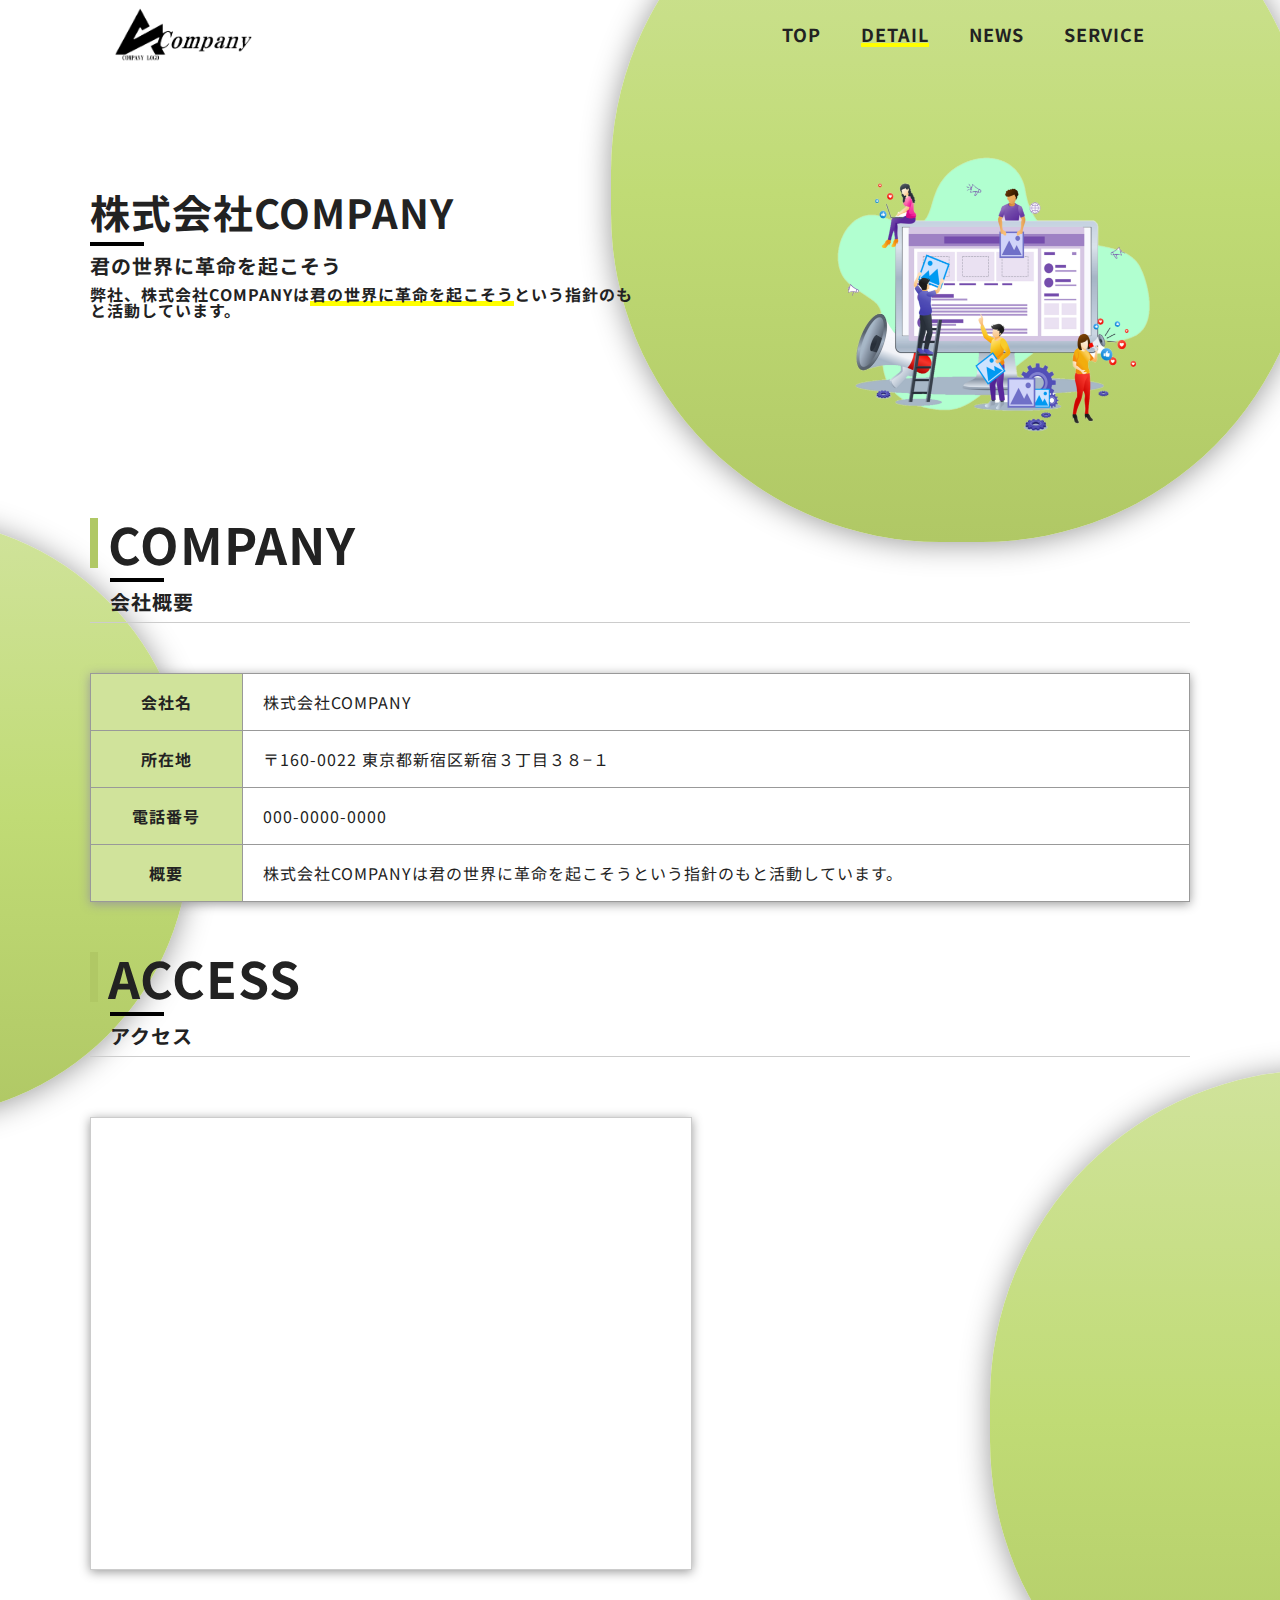
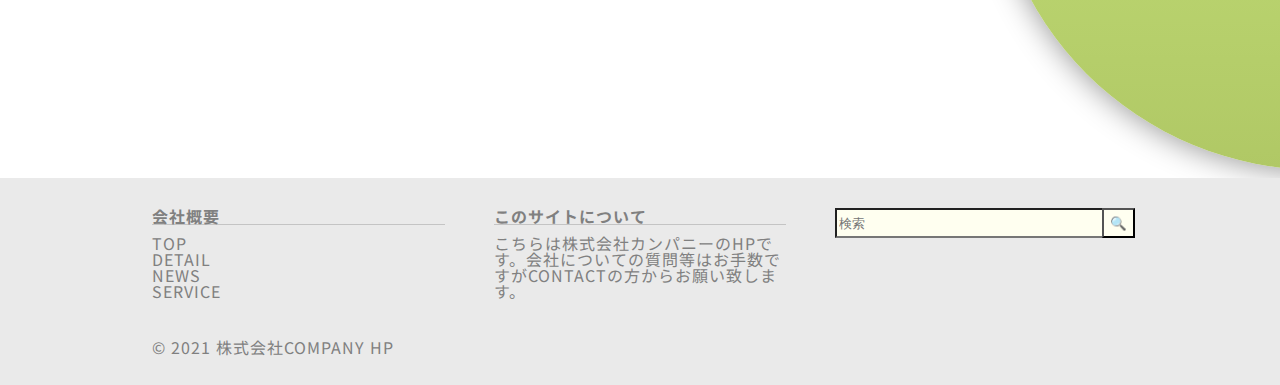
==== html/detail.html @ 35e3093e "main" ====
<!DOCTYPE html>
<html lang="ja">
 <head>
 <meta charset="utf-8">
 <title>Company datail</title>
 <meta name="description" content="ディスクリプションを入力">
 <meta name="viewport" content="width=device-width, initial-scale=1.0">
 <link rel="preconnect" href="https://fonts.googleapis.com">
<link rel="preconnect" href="https://fonts.gstatic.com" crossorigin>
<link href="https://fonts.googleapis.com/css2?family=Noto+Sans+JP:wght@300;400;500;700&display=swap" rel="stylesheet">
 <link rel="stylesheet" type="text/css" href="../css/common1.css">
 <link rel="stylesheet" type="text/css" href="../css/common2.css">
 <link rel="stylesheet" type="text/css" href="../css/detail.css">
 <link rel="stylesheet" type="text/css" href="../css/reset.css">
 <!-- [if lt IE 9] -->
 <script src="http://html5shiv.googlecode.com/svn/trunk/html5.js"></script>
 <script src="http://css3-mediaqueries-js.googlecode.com/svn/trunk/css3-mediaqueries.js"></script>
 <!-- [endif] -->
 </head>
 <body>
 <!----- header----->
   <header>
    <div class="header_all wrapper">
      <a href="index.html" class="header_logo"><img src="../img/company_logo.png" alt="ロゴ画像"></a>
      <nav class="navbar">
        <ul>
          <li><a href="../index.html">TOP</a></li>
          <li><a href="detail.html"  class="border">DETAIL</a></li>
          <li><a href="news.html">NEWS</a></li>
          <li><a href="service.html">SERVICE</a></li>
        </ul>
      </nav>
    </div>
    <div id="hamburger"></div>
   </header>
<!----- /header ----->

<!----- main ----->
   <main>

    <section class="detail wrapper">
    <div class="detail_inner">
      <h1>株式会社COMPANY</h1>
      <p class="line"></p>
      <h2>君の世界に革命を起こそう</h2>
      <h6>弊社、株式会社COMPANYは<span>君の世界に革命を起こそう</span>という指針のもと活動しています。</h6>
    </div>
    <div class="detail_bg">
      <a href="#detail"><img src="../img/detail_top.png" alt="詳細画像"></a>
      <div class="fluid"></div>
     </div>
   </section>

   <section class="detail wrapper">
     <div class="top">
      <h1>COMPANY</h1>
      <p class="line"></p>
      <h2>会社概要</h2>

      <div class="fluid_three"></div>
      <table class="top_box">
        <tr>
          <th>会社名</th>
          <td>株式会社COMPANY</td>
        </tr>
        <tr>
          <th>所在地</th>
          <td>〒160-0022 東京都新宿区新宿３丁目３８−１</td>
        </tr>
        <tr>
          <th>電話番号</th>
          <td>000-0000-0000</td>
        </tr>
        <tr>
          <th>概要</th>
          <td>株式会社COMPANYは君の世界に革命を起こそうという指針のもと活動しています。</td>
        </tr>
      </table>

      <h1>ACCESS</h1>
      <p class="line"></p>
      <h2>アクセス</h2>
      <div class="acces">
        <iframe src="https://www.google.com/maps/embed?pb=!1m18!1m12!1m3!1d3240.461878278386!2d139.69935515077827!3d35.69025002218505!2m3!1f0!2f0!3f0!3m2!1i1024!2i768!4f13.1!3m3!1m2!1s0x60188cd0d6b1ba1f%3A0x1c32a1f1ecacfdd5!2z5paw5a6_6aeF!5e0!3m2!1sja!2sjp!4v1627705321811!5m2!1sja!2sjp" width="600" height="450" style="border:0;" allowfullscreen="" loading="lazy"></iframe>
      </div>
      <div class="fluid_two"></div>
    </div>
   </section>
   </main>
<!----- /main ----->

 <!----- footer ----->
   <footer>
    <div class="footer">
      <div class="footer_wrap">
      <div class="footer_box">
        <h3>会社概要</h3>
        <ul>
          <li><a href="../index.html">TOP</a></li>
          <li><a href="detail.html">DETAIL</a></li>
          <li><a href="news.html">NEWS</a></li>
          <li><a href="service.html">SERVICE</a></li>
        </ul>
      </div>
      <div class="footer_box">
        <h3>このサイトについて</h3>
        <p>こちらは株式会社カンパニーのHPです。会社についての質問等はお手数ですがCONTACTの方からお願い致します。</p>
      </div>
      <div class="footer_box">
        <form class="sarch">
          <input type="text" placeholder="検索">
          <input type="submit" value="🔍" class="fas">
        </form>
      </div>
      <p class="copyright">&copy; 2021 株式会社COMPANY HP</p>
      </div>
     </div>
   </footer>
    <!----- /footer ----->
   <script src="https://ajax.googleapis.com/ajax/libs/jquery/3.5.1/jquery.min.js"></script>
 <script type="text/javascript" src="../js/main.js"></script>
 </body>
---- css/common1.css ----
@charset "UTF-8";

* {
  position: relative;
}
body {
  background-color: #f2f2f2;
  font-family: 'Noto Sans JP', sans-serif;
  font-size: 15px;
  line-height: 1.8;
  letter-spacing: 1px;
  word-break: break-all;
  color: #222;
  overflow-x: hidden;
}
a {
  text-decoration: none;
  color: #222;
}
li {
  list-style: none;
}
.wrapper {
  max-width: 1100px;
  margin: 0 auto;
  padding: 0 4%;
}
@keyframes drift {
  from {transform: rotate(0deg);}
  from {transform: rotate(360deg);}
}
.catch_copy {
  padding-top: 200px;
}
.catch_copy h1 {
  font-size: 40px;
  margin-bottom: 10px;
}
.line {
  border: 2px solid #000;
  width: 50px;
}
.catch_copy h2 {
  font-size: 20px;
  margin: 10px 0;
}

/* ヘッダー */
header {
  width: 100%;
  display: inline-block;
  z-index: 10;
}
header .header_logo {
  position: absolute;
  padding: 5px 0 0 20px;
}
header .header_logo img {
  width: 150px;
  height: auto;
  z-index: 2;
}
header .navbar ul {
  display: flex;
  float: right;
  margin: 15px;
}
header .navbar ul li {
  margin: 10px;
  padding-right: 20px;
}
header .navbar ul li a {
  font-weight: 700;
  font-size: 18px;
}
header .navbar ul li a:hover {
  opacity: .7;
}
header .respons {
  visibility: hidden;
  width: 0;
  height: 0;
}
header .border {
  background: linear-gradient(transparent 85%, yellow 85%);
}
#hamburger {
  visibility: hidden;
}

/* FOOTER  */
.sarch {
  width: 300px;
  height: 30px;
}
footer {
  margin-top: 100px;
}
.footer {
  color: #808080;
  background-color: #eaeaea;
  padding: 30px;
}
.footer a {
  color: #808080;
}
.footer li a:hover {
  text-decoration: underline;
}
.footer .footer_wrap {
  width: 80%;
  margin: 0 auto;
  display: flex;
  flex-wrap: wrap;
  justify-content: space-between;
}
.footer .footer_wrap h3 {
  margin: 0 0 10px 0;
  padding: 0;
  border-bottom: 1px solid #c4c4c4;
}
.footer .footer_wrap p {
  margin: 0;
  padding: 0 0 20px 0;
}
.footer .footer_wrap .footer_box {
  width: 30%;
}
.footer .footer_wrap .footer_box ul {
  margin: 0;
  padding: 0 0 20px 0;
}
.footer .footer_wrap .copyright {
  width: 100%;
  padding: 20px 0 0 0;
}
.sarch input:first-of-type {
  box-sizing: border-box;
  width: inherit;
  height: inherit;
  background-color: #FFFFF0;
  outline: none;
}
.sarch input:last-of-type {
  position: absolute;
  top: 0;
  right: 0;
  box-sizing: border-box;
  height: inherit;
  background-color: #FFFFF0;
  cursor: pointer;
  outline: none;
}
input:first-of-type:focus {
  border: 1px solid;
  background-color: #fff;
}

@media screen and (max-width: 780px) {
  .footer .footer_wrap {
    width: 100%;
    padding: 0 20px;
    box-sizing: border-box;
  }
  .footer .footer_wrap .footer_box {
  width: 100%;
  }
  .footer .footer_wrap .footer_box ul {
    border-top: 1px solid #c4c4c4;
  }
  .footer .footer_wrap .footer_box ul li a {
    display: block;
    padding: 5px 15px;
    border-bottom: 1px solid #c4c4c4;
  }

  /* ハンバーガーメニュー */
  #hamburger {
    visibility: visible;
    width: 25px;
    right: 10px;
    top: 10px;
    position: absolute;
    border-top: solid 4px #fff;
    cursor: pointer;
    z-index: 100;
  }
  #hamburger::before,
  #hamburger::after {
    content: "";
    display: block;
    width: 25px;
    background: #fff;
    height: 4px;
    position: absolute;
    right: 0;
    -webkit-transition: all .5s;
    transition: all .5s;
  }
  header #hamburger::before {
    top: 6px;
  }
  header #hamburger::after {
    top: 15px;
  }

  header .navbar {
    position: absolute;
    width: 100%;
    height: 100%;
    display: none;
    top: 0;
    left: 0;
    z-index: 5;
    background: #000;
  }
  header .navbar ul {
    display: block;
    text-align: center;
    float: none;
    top: 20%;
  }
  header .navbar ul li {
    display: inline-block;
    background-color: #fff;
    width: 50%;
    margin: 0 auto 20px;
    padding: 10px 0;
    padding-right: 0;
    border-right: none;
    border-bottom: solid 3px #999;
    border-top: 3px solid #999;
  }
  .color {
    background: none;
    border-radius: none;
  }
  header .navbar ul li a {
    font-size: 20px;
    line-height: 2;
  }
  header .respons {
    visibility: visible;
  }
  body.nav-open header #hamburger {
    border-top: 0;
  }
  body.nav-open header #hamburger::before {
    top: 9px;
    transform: rotate(-45deg);
  }
  body.nav-open header #hamburger::after {
    top: 9px;
    transform: rotate(45deg);
  }
}
---- css/detail.css ----
@charset "UTF-8";

.detail {
  width: 100%;
  margin-bottom: 200px;
  bottom: 8px;
}

.detail_bg {
  position: absolute;
  padding-top: 100px;
  top: 0;
  right: 0;
}
.detail_inner {
  padding-top: 200px;
}
.detail_inner h1 {
  font-size: 40px;
  margin-bottom: 10px;
}
.line {
  border: 2px solid #000;
  width: 50px;
}
.detail_inner h2 {
  font-size: 20px;
  margin: 10px 0;
}
.detail_inner h6 {
  width: 50%;
  font-weight: bold;
}
.detail_inner h6 span {
  background: linear-gradient(transparent 81%, yellow 81%);
}
.detail_bg img {
  width: 400px;
  height: 400px;
  right: 10%;
}
.fluid {
  position: absolute;
  z-index: -1;
  top: 0;
  right: 0;
  margin-top: -150px;
  margin-right: -70px;
  box-shadow: 0 2px 30px #999;
  background: linear-gradient(#d0e39b, #c0db75, #b0c865);
  width: 700px;
  height: 700px;
  transform-origin: 50% 48%;
  border-radius: 47%;
  animation: drift 20s infinite linear;
}
.fluid_two {
  position: absolute;
  z-index: -1;
  bottom: 0;
  right: 0;
  margin-right: -500px;
  margin-bottom: -200px;
  box-shadow: 0 2px 30px #999;
  background: linear-gradient(#d0e39b, #c0db75, #b0c865);
  width: 700px;
  height: 700px;
  transform-origin: 50% 48%;
  border-radius: 47%;
  animation: drift 20s infinite linear;
}
.fluid_three {
  position: absolute;
  z-index: -1;
  top: 0;
  left: 0;
  margin-left: -500px;
  margin-bottom: -200px;
  box-shadow: 0 2px 30px #999;
  background: linear-gradient(#d0e39b, #c0db75, #b0c865);
  width: 600px;
  height: 600px;
  transform-origin: 50% 48%;
  border-radius: 47%;
  animation: drift 20s infinite linear;
}

/* SECTION TOP  */
.top .line {
  border: 2px solid #000;
  width: 50px;
  margin-left: 20px;
}
.top h1 {
  font-size: 50px;
  border-left: 8px solid #b0c865;
  padding-left: 10px;
  margin: 10px 0;
}
.top h2 {
  font-size: 20px;
  padding-left: 20px;
  margin: 10px 0;
  border-bottom: 1px solid #ccc;
  padding-bottom: 10px;
}

 /* TOP BOX  */
.top_box {
  width: 100%;
  box-shadow: 0 2px 10px #999;
  margin: 50px 0;
}
.top_box th {
  background-color: #d0e39b;
}
.top_box td {
  box-shadow: #fffff0;
}
.top_box th,
.top_box td {
  border: 1px solid #999;
  padding: 20px;
}
@media  screen and (max-width: 780px) {
  .top_box,
  .top_box tr,
  .top_box td,
  .top_box th {
    display: block;
  }
  .top_box th {
    width: auto;
  }
  .detail_inner h1 {
    font-size: 30px;
  }
  .detail_inner h2 {
    font-size: 15px;
  }
  .detail_inner h6 {
    width: 40%;
  }
  .detail_bg img {
    display: none;
  }
  .fluid {
    width: 500px;
    height: 500px;
  }
}

.acces {
  margin-top: 50px;
  display: inline-block;
  border: 1px solid #ccc;
  box-shadow: 0 2px 10px #999;
}
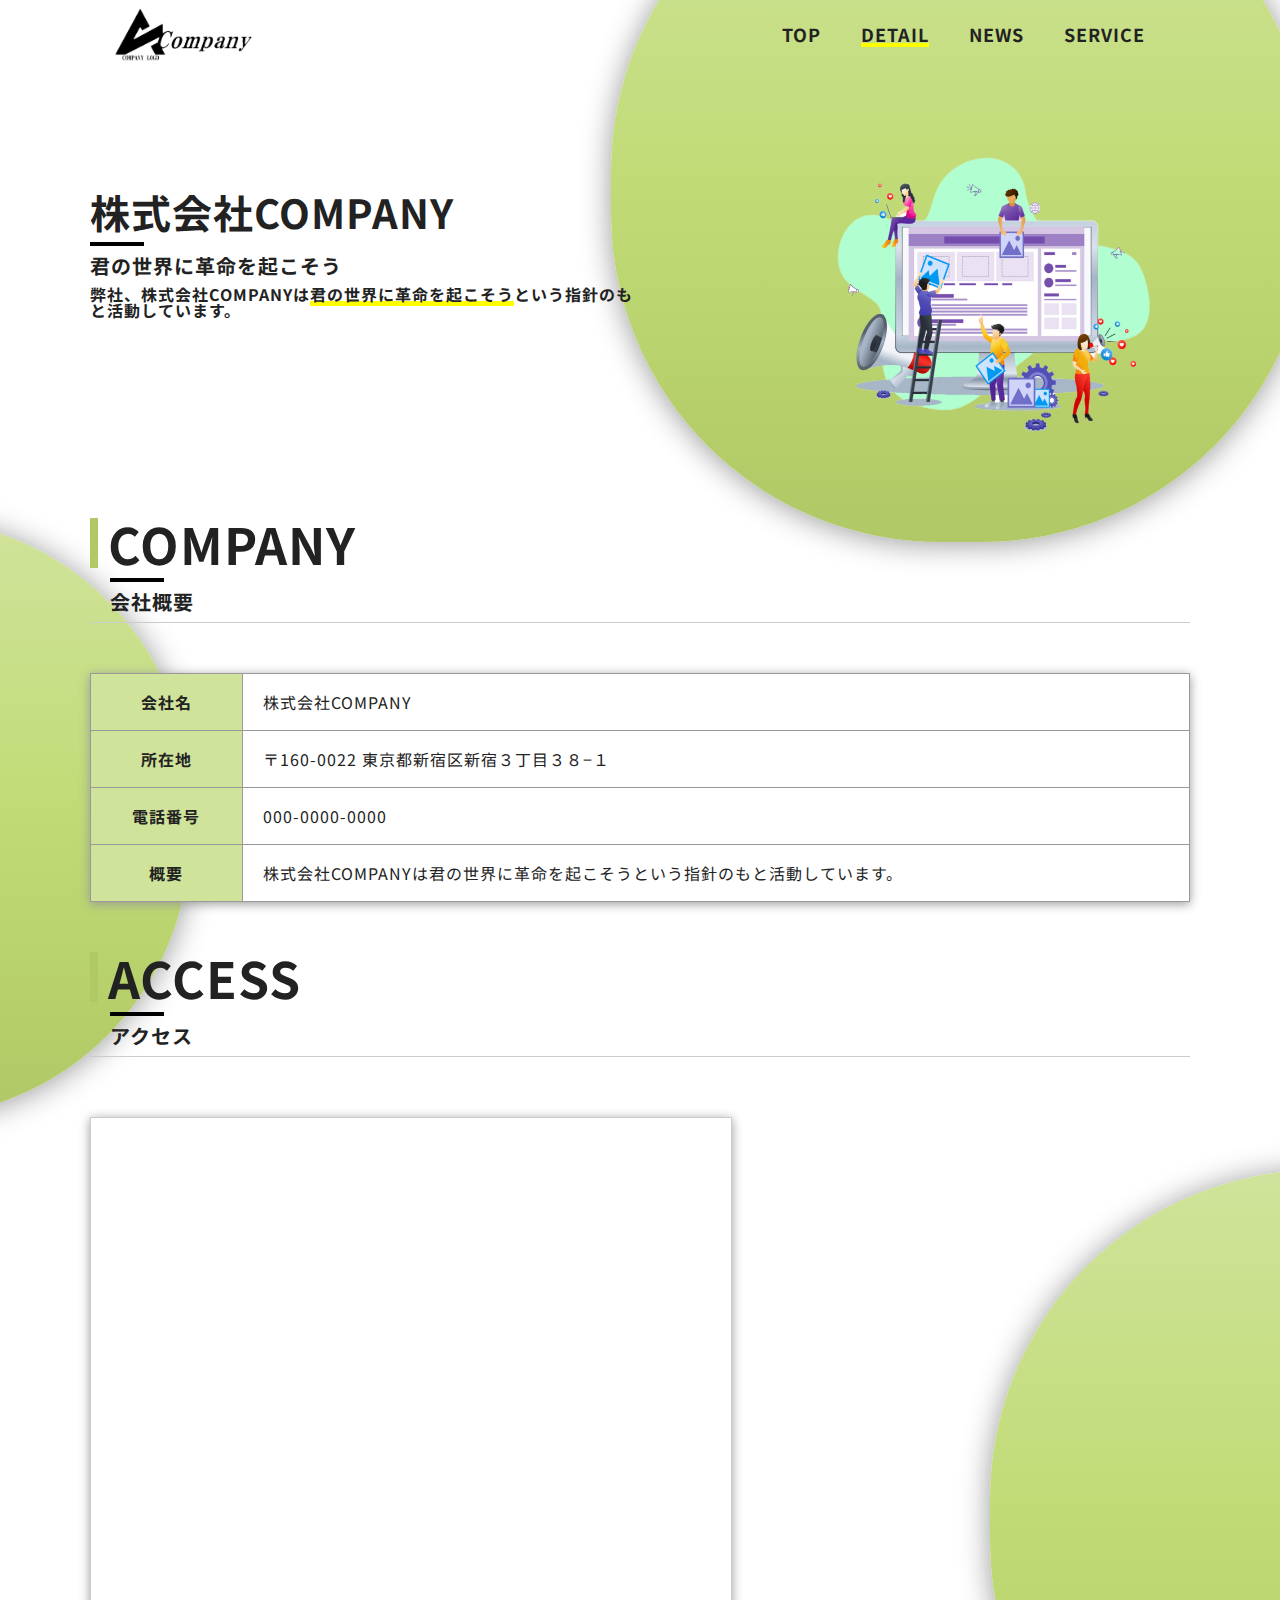
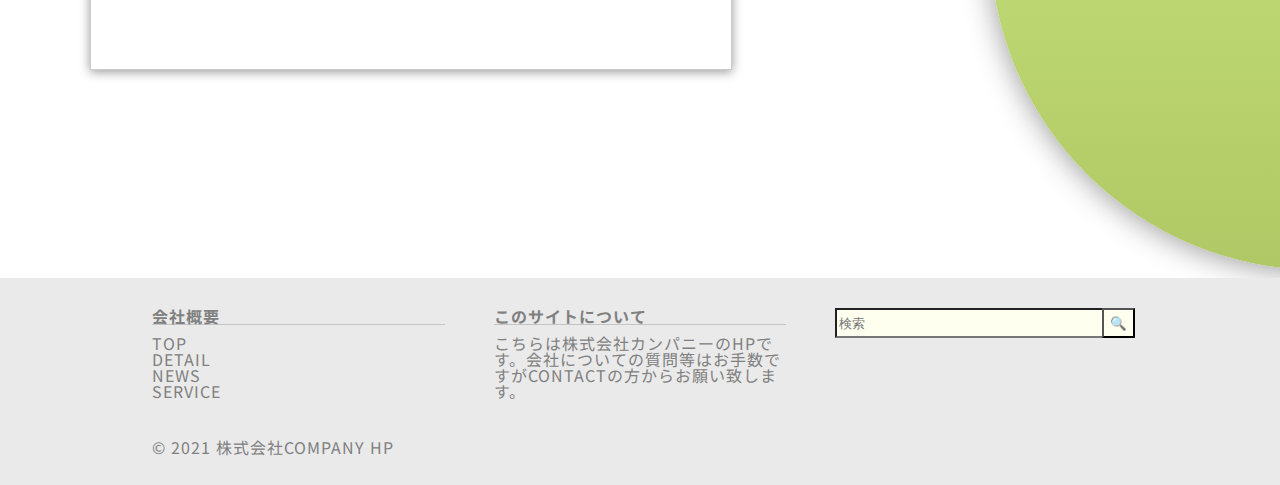
==== commit bd40775a: "'main'" ====
--- a/html/detail.html
+++ b/html/detail.html
@@ -81,7 +81,7 @@
       <p class="line"></p>
       <h2>アクセス</h2>
       <div class="acces">
-        <iframe src="https://www.google.com/maps/embed?pb=!1m18!1m12!1m3!1d3240.461878278386!2d139.69935515077827!3d35.69025002218505!2m3!1f0!2f0!3f0!3m2!1i1024!2i768!4f13.1!3m3!1m2!1s0x60188cd0d6b1ba1f%3A0x1c32a1f1ecacfdd5!2z5paw5a6_6aeF!5e0!3m2!1sja!2sjp!4v1627705321811!5m2!1sja!2sjp" width="600" height="450" style="border:0;" allowfullscreen="" loading="lazy"></iframe>
+        <iframe class="map" src="https://www.google.com/maps/embed?pb=!1m18!1m12!1m3!1d3240.461878278386!2d139.69935515077827!3d35.69025002218505!2m3!1f0!2f0!3f0!3m2!1i1024!2i768!4f13.1!3m3!1m2!1s0x60188cd0d6b1ba1f%3A0x1c32a1f1ecacfdd5!2z5paw5a6_6aeF!5e0!3m2!1sja!2sjp!4v1627705321811!5m2!1sja!2sjp" style="border:0;" allowfullscreen="" loading="lazy"></iframe>
       </div>
       <div class="fluid_two"></div>
     </div>
--- a/css/common1.css
+++ b/css/common1.css
@@ -159,7 +159,7 @@
 @media screen and (max-width: 780px) {
   .footer .footer_wrap {
     width: 100%;
-    padding: 0 20px;
+    padding: 0 10px;
     box-sizing: border-box;
   }
   .footer .footer_wrap .footer_box {
@@ -172,6 +172,21 @@
     display: block;
     padding: 5px 15px;
     border-bottom: 1px solid #c4c4c4;
+  }
+  .fluid_four {
+    display: none;
+  }
+  .fluid_five {
+    display: none;
+  }
+  .fluid {
+    display: none;
+  }
+  header .header_logo {
+    padding: 0;
+  }
+  header .header_logo img {
+    width: 120px;
   }
 
   /* ハンバーガーメニュー */
@@ -181,7 +196,7 @@
     right: 10px;
     top: 10px;
     position: absolute;
-    border-top: solid 4px #fff;
+    border-top: solid 4px #000;
     cursor: pointer;
     z-index: 100;
   }
@@ -190,7 +205,7 @@
     content: "";
     display: block;
     width: 25px;
-    background: #fff;
+    background: #000;
     height: 4px;
     position: absolute;
     right: 0;
@@ -253,4 +268,13 @@
     top: 9px;
     transform: rotate(45deg);
   }
+}
+
+@media screen and (max-width: 480px) {
+  .footer {
+    padding: 10px 0;
+  }
+  .footer .footer_wrap .footer_box {
+    width: 80%;
+  }
 }--- a/css/detail.css
+++ b/css/detail.css
@@ -123,6 +123,12 @@
   padding: 20px;
 }
 @media  screen and (max-width: 780px) {
+  .top_box {
+    width: 80%;
+  }
+  .top h1 {
+    font-size: 35px;
+  }
   .top_box,
   .top_box tr,
   .top_box td,
@@ -142,11 +148,17 @@
     width: 40%;
   }
   .detail_bg img {
-    display: none;
+    width: 300px;
+    height: 300px;
+    z-index: -10;
+    opacity: .7;
   }
   .fluid {
     width: 500px;
     height: 500px;
+  }
+  .fluid_two {
+    display: none;
   }
 }
 
@@ -155,4 +167,16 @@
   display: inline-block;
   border: 1px solid #ccc;
   box-shadow: 0 2px 10px #999;
+}
+.map {
+  width: 640px;
+  height: 550px;
+}
+
+@media screen and (max-width: 480px) {
+  .map {
+    width: 310px;
+    height: 310px;
+  }
+  
 }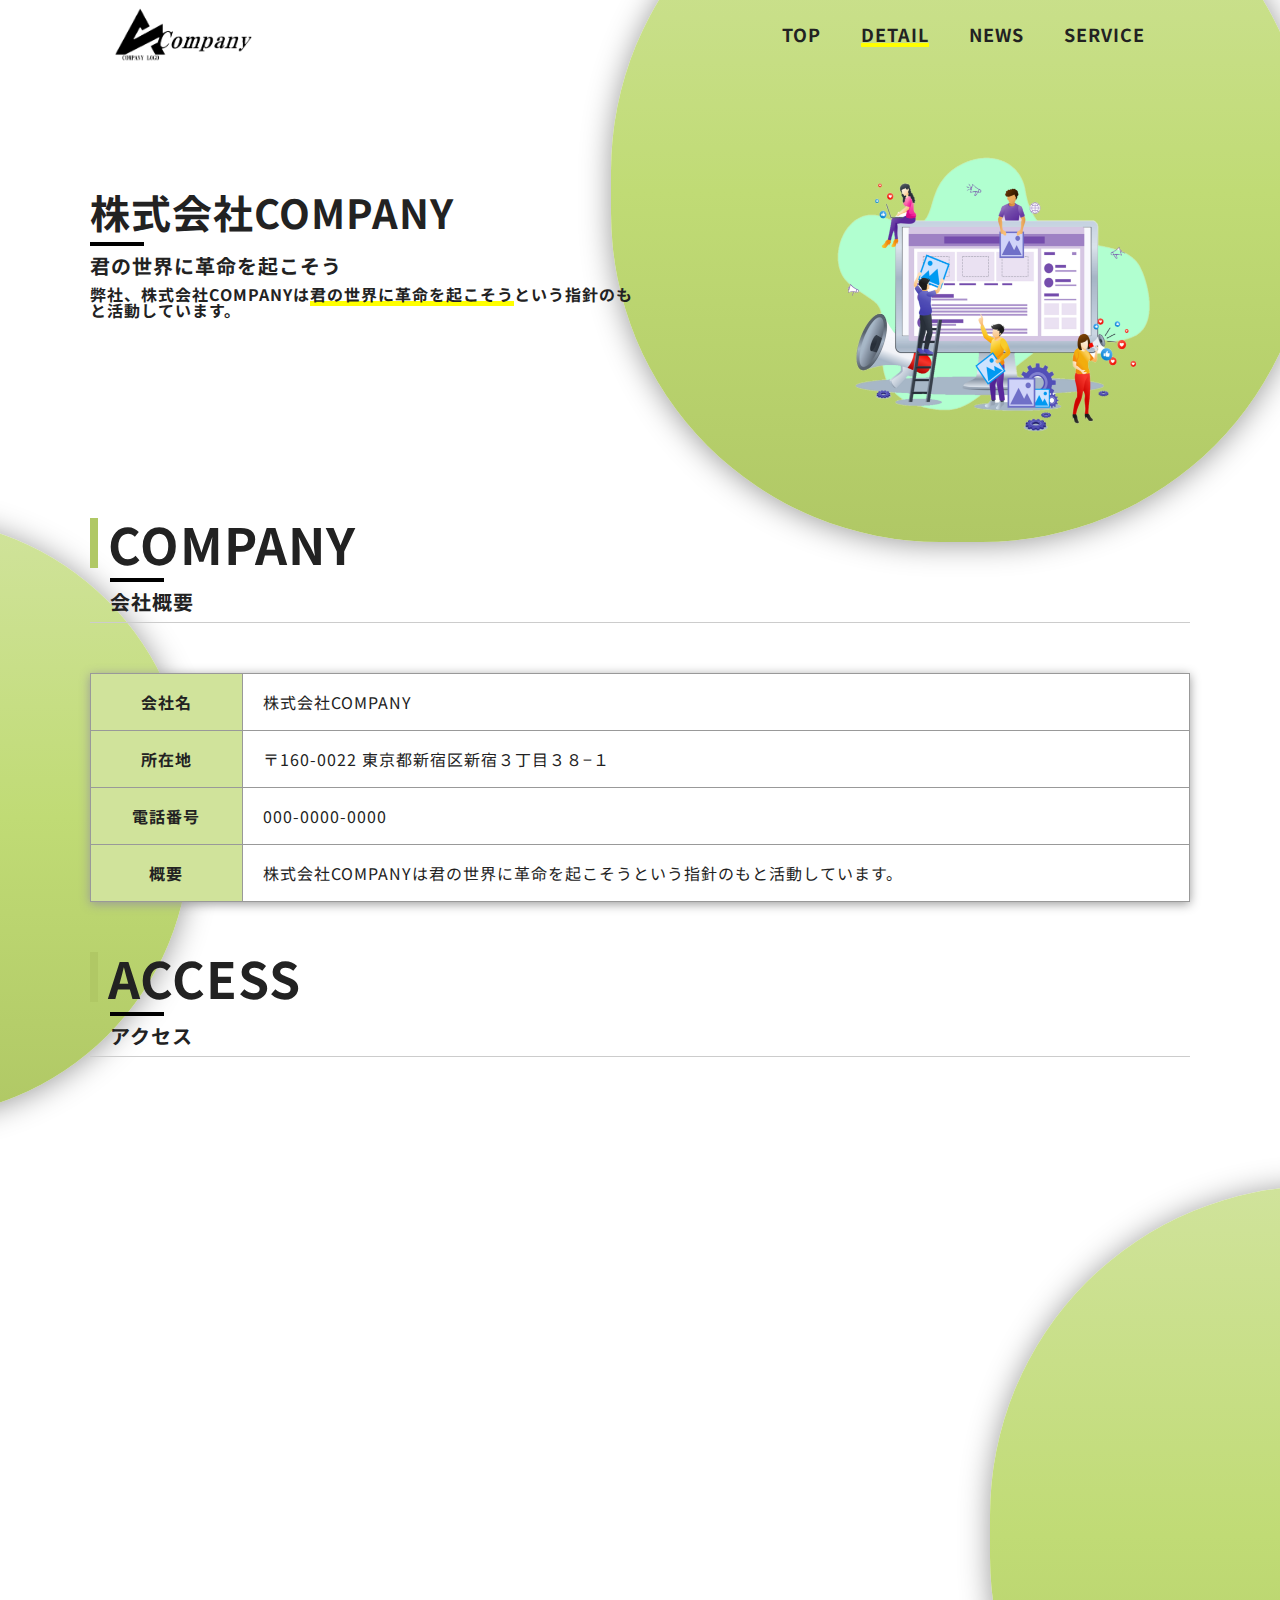
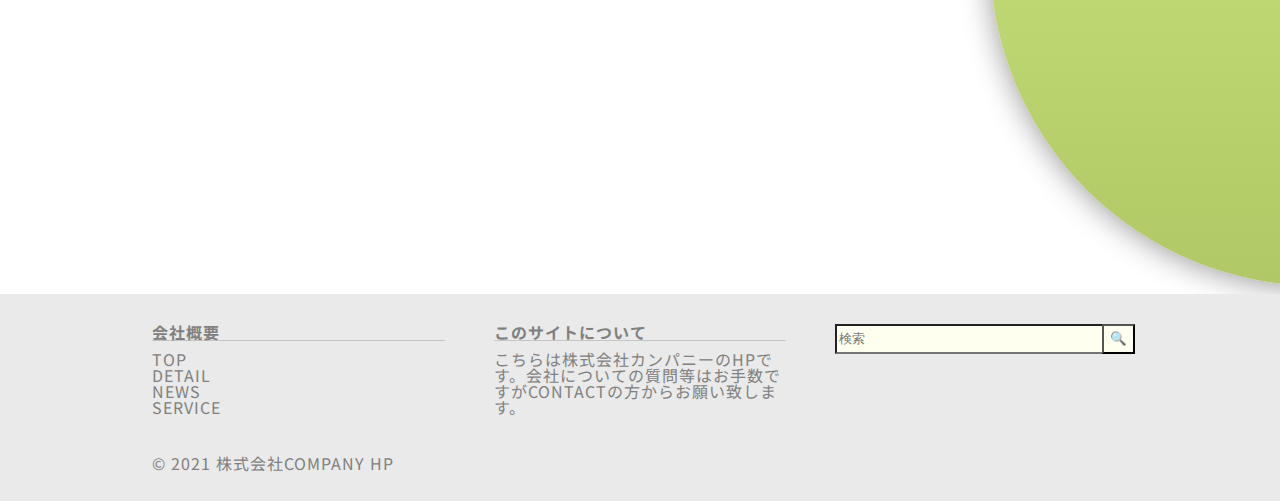
==== commit 74604ec1: "'main'" ====
--- a/html/detail.html
+++ b/html/detail.html
@@ -81,7 +81,7 @@
       <p class="line"></p>
       <h2>アクセス</h2>
       <div class="acces">
-        <iframe class="map" src="https://www.google.com/maps/embed?pb=!1m18!1m12!1m3!1d3240.461878278386!2d139.69935515077827!3d35.69025002218505!2m3!1f0!2f0!3f0!3m2!1i1024!2i768!4f13.1!3m3!1m2!1s0x60188cd0d6b1ba1f%3A0x1c32a1f1ecacfdd5!2z5paw5a6_6aeF!5e0!3m2!1sja!2sjp!4v1627705321811!5m2!1sja!2sjp" style="border:0;" allowfullscreen="" loading="lazy"></iframe>
+        <iframe src="https://www.google.com/maps/embed?pb=!1m18!1m12!1m3!1d3240.461878278386!2d139.69935515077827!3d35.69025002218505!2m3!1f0!2f0!3f0!3m2!1i1024!2i768!4f13.1!3m3!1m2!1s0x60188cd0d6b1ba1f%3A0x1c32a1f1ecacfdd5!2z5paw5a6_6aeF!5e0!3m2!1sja!2sjp!4v1627705321811!5m2!1sja!2sjp" width="100%" height="auto" style="border:0;" allowfullscreen="" loading="lazy"></iframe>
       </div>
       <div class="fluid_two"></div>
     </div>
--- a/css/detail.css
+++ b/css/detail.css
@@ -163,20 +163,14 @@
 }
 
 .acces {
-  margin-top: 50px;
-  display: inline-block;
-  border: 1px solid #ccc;
-  box-shadow: 0 2px 10px #999;
+  height: 0;
+  overflow: hidden;
+  padding-bottom: 56.25%;
 }
-.map {
-  width: 640px;
-  height: 550px;
+.acces iframe {
+  position: absolute;
+  left: 0;
+  top: 0;
+  height: 90%;
+  width: 90%;
 }
-
-@media screen and (max-width: 480px) {
-  .map {
-    width: 310px;
-    height: 310px;
-  }
-  
-}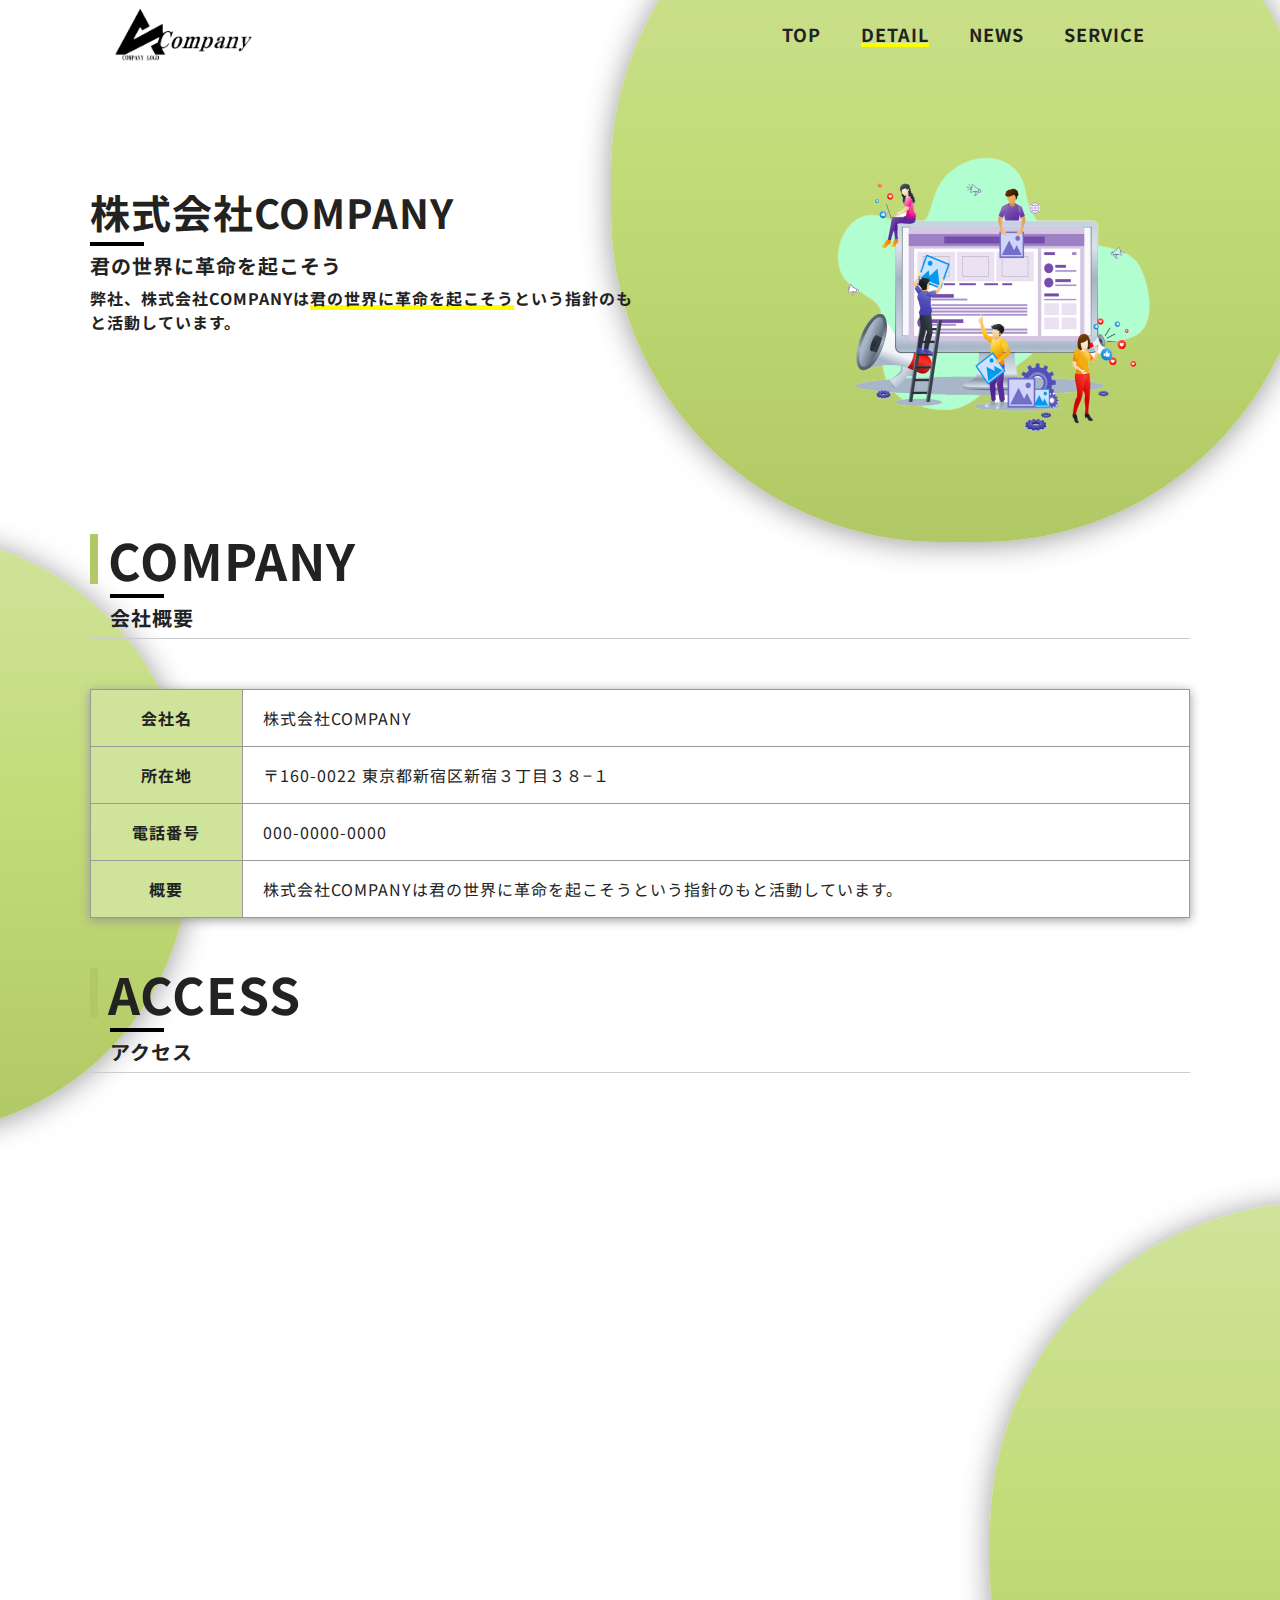
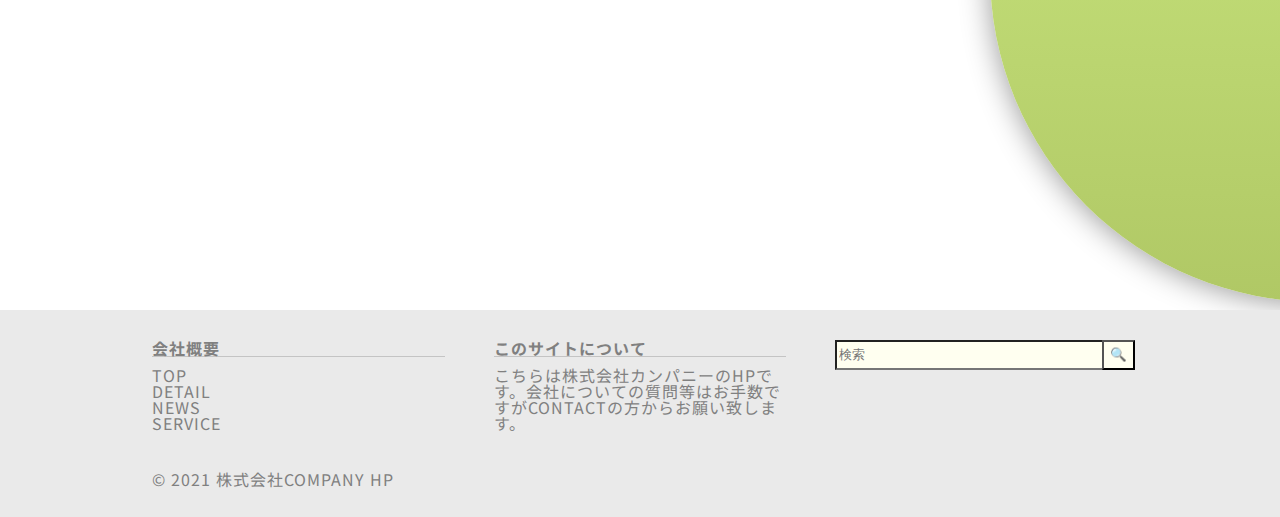
==== commit 7841bc3c: "'menu ロゴ 修正'" ====
--- a/html/detail.html
+++ b/html/detail.html
@@ -21,7 +21,7 @@
  <!----- header----->
    <header>
     <div class="header_all wrapper">
-      <a href="index.html" class="header_logo"><img src="../img/company_logo.png" alt="ロゴ画像"></a>
+      <a href="../index.html" class="header_logo"><img src="../img/company_logo.png" alt="ロゴ画像"></a>
       <nav class="navbar">
         <ul>
           <li><a href="../index.html">TOP</a></li>
--- a/css/common1.css
+++ b/css/common1.css
@@ -28,6 +28,9 @@
 @keyframes drift {
   from {transform: rotate(0deg);}
   from {transform: rotate(360deg);}
+}
+h6 {
+  line-height: 1.5;
 }
 .catch_copy {
   padding-top: 200px;
--- a/css/detail.css
+++ b/css/detail.css
@@ -41,7 +41,7 @@
 }
 .fluid {
   position: absolute;
-  z-index: -1;
+  z-index: -10;
   top: 0;
   right: 0;
   margin-top: -150px;
@@ -56,7 +56,7 @@
 }
 .fluid_two {
   position: absolute;
-  z-index: -1;
+  z-index: -10;
   bottom: 0;
   right: 0;
   margin-right: -500px;
@@ -71,7 +71,7 @@
 }
 .fluid_three {
   position: absolute;
-  z-index: -1;
+  z-index: -10;
   top: 0;
   left: 0;
   margin-left: -500px;
